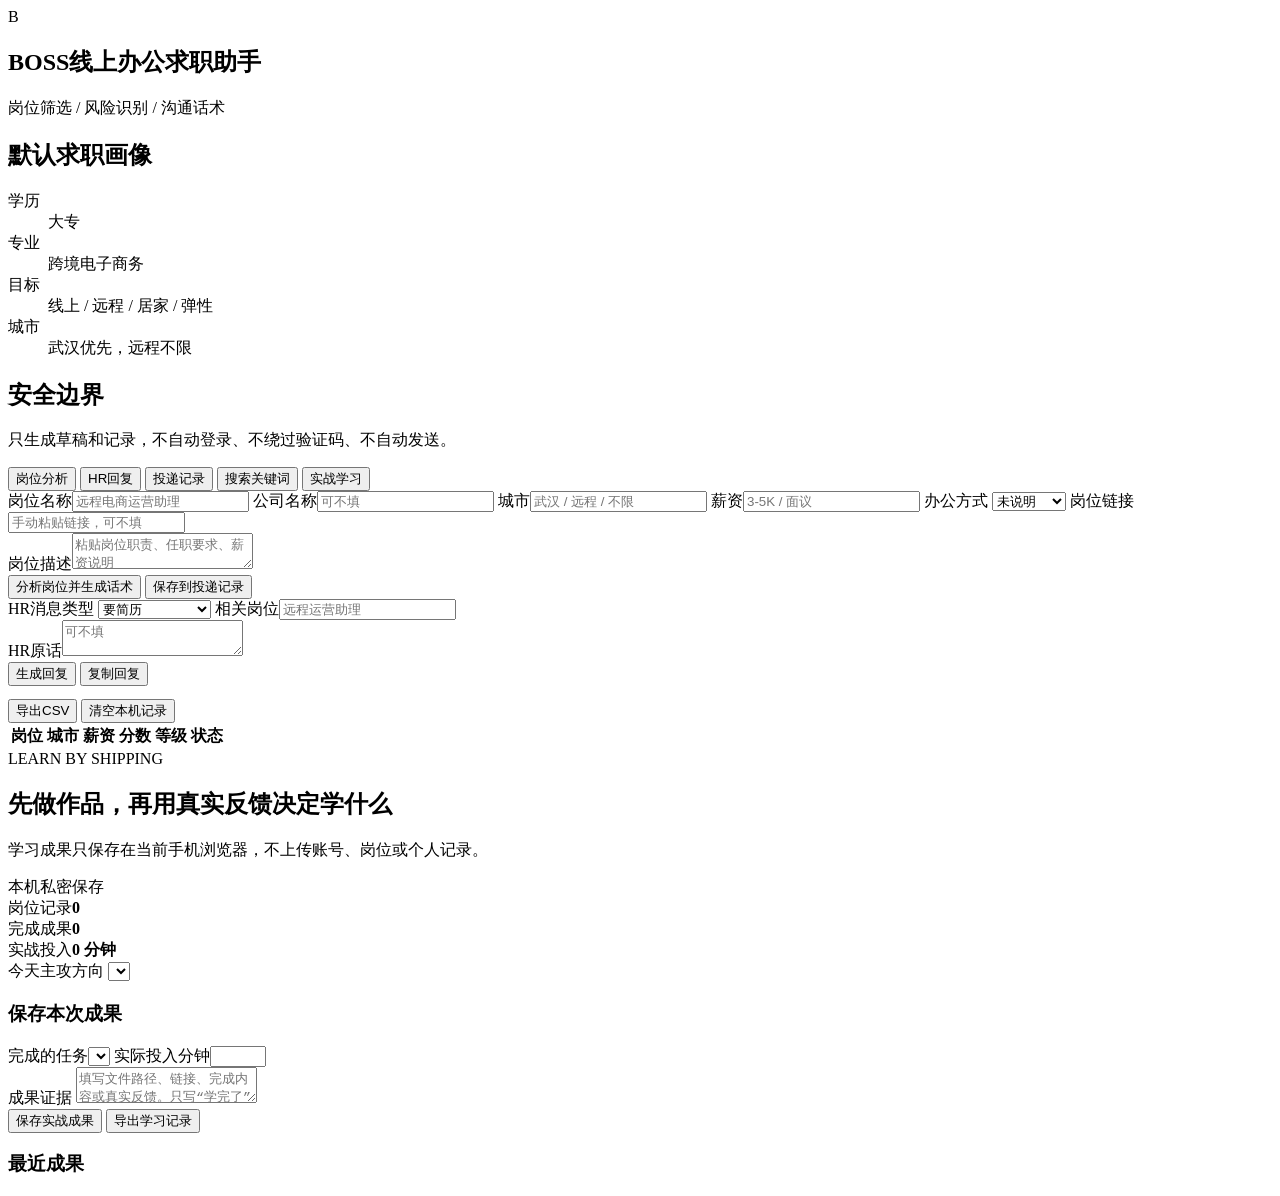
==== index.html @ 2117f642 "Publish mobile app entry" ====
<!doctype html>
<html lang="zh-CN">
  <head>
    <meta charset="utf-8" />
    <meta name="viewport" content="width=device-width, initial-scale=1" />
    <title>BOSS线上办公求职助手</title>
    <link rel="stylesheet" href="assets/styles.css" />
  </head>
  <body>
    <main class="app-shell">
      <aside class="sidebar">
        <div class="brand">
          <span class="brand-mark">B</span>
          <div>
            <h1>BOSS线上办公求职助手</h1>
            <p>岗位筛选 / 风险识别 / 沟通话术</p>
          </div>
        </div>

        <section class="profile">
          <h2>默认求职画像</h2>
          <dl>
            <div><dt>学历</dt><dd>大专</dd></div>
            <div><dt>专业</dt><dd>跨境电子商务</dd></div>
            <div><dt>目标</dt><dd>线上 / 远程 / 居家 / 弹性</dd></div>
            <div><dt>城市</dt><dd>武汉优先，远程不限</dd></div>
          </dl>
        </section>

        <section class="guardrail">
          <h2>安全边界</h2>
          <p>只生成草稿和记录，不自动登录、不绕过验证码、不自动发送。</p>
        </section>
      </aside>

      <section class="workspace">
        <nav class="tabs" aria-label="功能切换">
          <button class="tab active" data-tab="analyze">岗位分析</button>
          <button class="tab" data-tab="reply">HR回复</button>
          <button class="tab" data-tab="records">投递记录</button>
          <button class="tab" data-tab="keywords">搜索关键词</button>
          <button class="tab" data-tab="learning">实战学习</button>
        </nav>

        <section class="panel active" id="panel-analyze">
          <div class="grid two">
            <label>岗位名称<input id="jobTitle" placeholder="远程电商运营助理" /></label>
            <label>公司名称<input id="company" placeholder="可不填" /></label>
            <label>城市<input id="city" placeholder="武汉 / 远程 / 不限" /></label>
            <label>薪资<input id="salary" placeholder="3-5K / 面议" /></label>
            <label>办公方式
              <select id="workMode">
                <option>未说明</option>
                <option>线上办公</option>
                <option>远程办公</option>
                <option>居家办公</option>
                <option>弹性办公</option>
                <option>线下办公</option>
              </select>
            </label>
            <label>岗位链接<input id="jobLink" placeholder="手动粘贴链接，可不填" /></label>
          </div>
          <label class="full">岗位描述<textarea id="description" placeholder="粘贴岗位职责、任职要求、薪资说明"></textarea></label>
          <div class="actions">
            <button id="analyzeBtn" class="primary">分析岗位并生成话术</button>
            <button id="saveBtn">保存到投递记录</button>
          </div>

          <section id="result" class="result hidden"></section>
        </section>

        <section class="panel" id="panel-reply">
          <div class="grid two">
            <label>HR消息类型
              <select id="replyType">
                <option>要简历</option>
                <option>问经验</option>
                <option>问薪资</option>
                <option>问到岗时间</option>
                <option>约面试</option>
                <option>问作品</option>
                <option>让加微信</option>
                <option>问是否接受线下</option>
                <option>问是否长期做</option>
                <option>拒绝或不合适</option>
                <option>可疑内容</option>
                <option>通用回复</option>
              </select>
            </label>
            <label>相关岗位<input id="replyJob" placeholder="远程运营助理" /></label>
          </div>
          <label class="full">HR原话<textarea id="hrMessage" placeholder="可不填"></textarea></label>
          <div class="actions">
            <button id="replyBtn" class="primary">生成回复</button>
            <button id="copyReplyBtn">复制回复</button>
          </div>
          <pre id="replyOutput" class="message-box"></pre>
        </section>

        <section class="panel" id="panel-records">
          <div class="actions">
            <button id="exportBtn" class="primary">导出CSV</button>
            <button id="clearBtn">清空本机记录</button>
          </div>
          <div class="table-wrap">
            <table id="recordsTable">
              <thead>
                <tr>
                  <th>岗位</th>
                  <th>城市</th>
                  <th>薪资</th>
                  <th>分数</th>
                  <th>等级</th>
                  <th>状态</th>
                </tr>
              </thead>
              <tbody></tbody>
            </table>
          </div>
        </section>

        <section class="panel" id="panel-keywords">
          <div class="keyword-list" id="keywordList"></div>
        </section>

        <section class="panel" id="panel-learning">
          <div class="learning-hero">
            <div>
              <span class="eyebrow">LEARN BY SHIPPING</span>
              <h2>先做作品，再用真实反馈决定学什么</h2>
              <p>学习成果只保存在当前手机浏览器，不上传账号、岗位或个人记录。</p>
            </div>
            <span class="privacy-badge">本机私密保存</span>
          </div>

          <div class="learning-stats">
            <div class="metric">岗位记录<strong id="learningJobCount">0</strong></div>
            <div class="metric">完成成果<strong id="learningLogCount">0</strong></div>
            <div class="metric">实战投入<strong id="learningMinutes">0 分钟</strong></div>
          </div>

          <div class="learning-plan-head">
            <label>今天主攻方向
              <select id="learningFocus"></select>
            </label>
            <div>
              <strong id="learningSource"></strong>
              <p id="learningReason"></p>
            </div>
          </div>

          <div id="learningTasks" class="learning-tasks"></div>

          <section class="learning-checkin">
            <h3>保存本次成果</h3>
            <div class="grid two">
              <label>完成的任务<select id="learningTaskSelect"></select></label>
              <label>实际投入分钟<input id="learningTaskMinutes" type="number" min="1" max="600" step="5" /></label>
            </div>
            <label class="full">成果证据
              <textarea id="learningEvidence" placeholder="填写文件路径、链接、完成内容或真实反馈。只写“学完了”不算成果。"></textarea>
            </label>
            <div class="actions">
              <button id="saveLearningBtn" class="primary">保存实战成果</button>
              <button id="exportLearningBtn">导出学习记录</button>
            </div>
          </section>

          <section class="learning-history">
            <h3>最近成果</h3>
            <div id="learningHistory" class="history-list"></div>
          </section>
        </section>
      </section>
    </main>

    <script src="assets/app.js"></script>
    <script src="assets/learning.js"></script>
  </body>
</html>
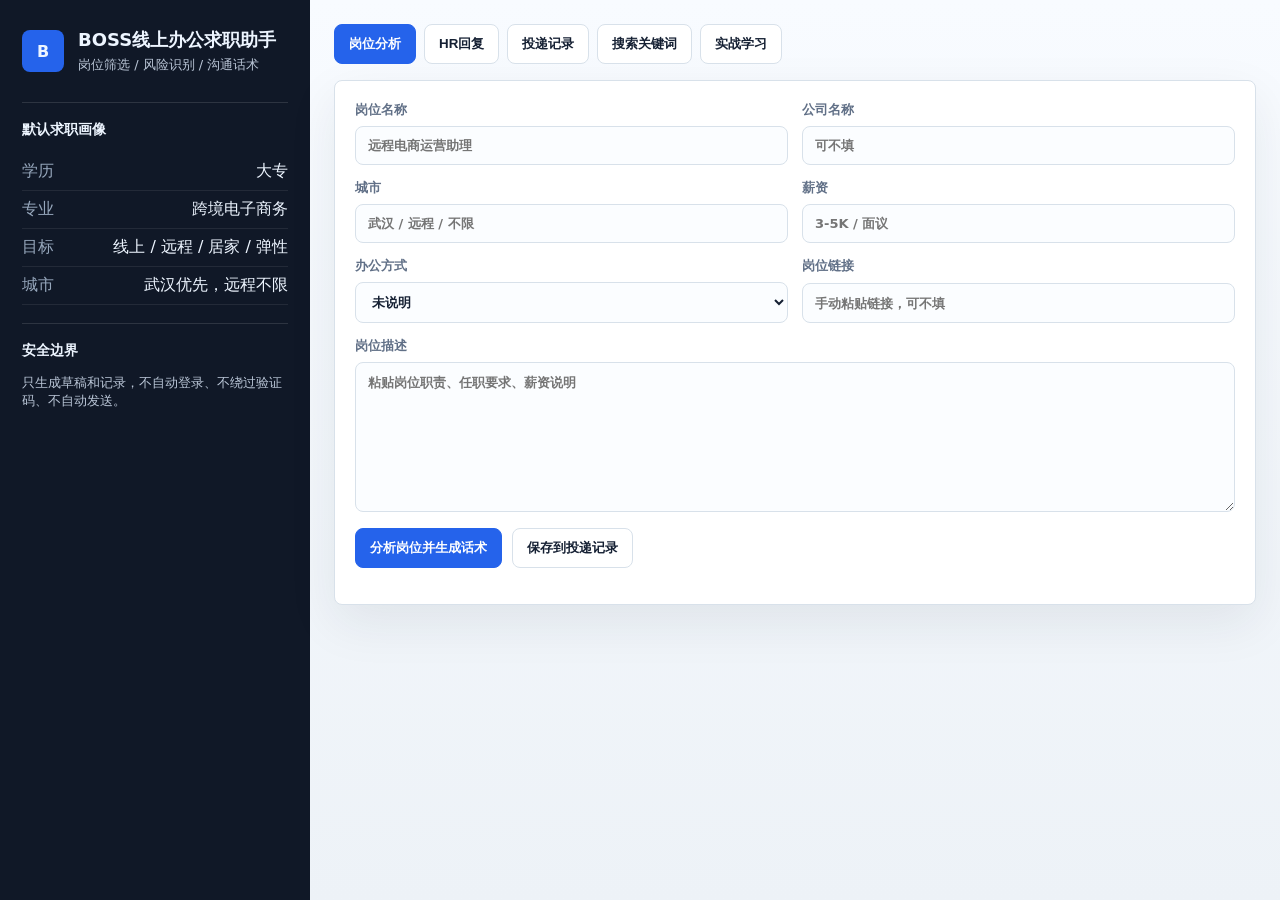
==== commit 7ddd499d: "fix(learning): clarify local-only evidence on desktop and mobile" ====
--- a/index.html
+++ b/index.html
@@ -128,7 +128,7 @@
             <div>
               <span class="eyebrow">LEARN BY SHIPPING</span>
               <h2>先做作品，再用真实反馈决定学什么</h2>
-              <p>学习成果只保存在当前手机浏览器，不上传账号、岗位或个人记录。</p>
+              <p>学习成果只保存在当前浏览器，不上传账号、岗位或个人记录。</p>
             </div>
             <span class="privacy-badge">本机私密保存</span>
           </div>
@@ -158,7 +158,7 @@
               <label>实际投入分钟<input id="learningTaskMinutes" type="number" min="1" max="600" step="5" /></label>
             </div>
             <label class="full">成果证据
-              <textarea id="learningEvidence" placeholder="填写文件路径、链接、完成内容或真实反馈。只写“学完了”不算成果。"></textarea>
+              <textarea id="learningEvidence" placeholder="填写实际交付文件路径、链接或完成证据，例如 CAD01_单房间起步.dwg。文件本身不会上传。"></textarea>
             </label>
             <div class="actions">
               <button id="saveLearningBtn" class="primary">保存实战成果</button>
--- a/assets/styles.css
+++ b/assets/styles.css
@@ -0,0 +1,449 @@
+:root {
+  color-scheme: light;
+  --bg: #edf2f7;
+  --panel: #ffffff;
+  --ink: #152033;
+  --muted: #617087;
+  --line: #d8e1ea;
+  --blue: #2563eb;
+  --green: #16803a;
+  --red: #c52b2b;
+  --amber: #b45309;
+  font-family: "Microsoft YaHei", "PingFang SC", system-ui, sans-serif;
+}
+
+* { box-sizing: border-box; }
+
+body {
+  margin: 0;
+  background: linear-gradient(180deg, #f8fbff 0%, var(--bg) 100%);
+  color: var(--ink);
+}
+
+.app-shell {
+  min-height: 100vh;
+  display: grid;
+  grid-template-columns: 310px minmax(0, 1fr);
+}
+
+.sidebar {
+  background: #101827;
+  color: #edf5ff;
+  padding: 28px 22px;
+}
+
+.brand {
+  display: flex;
+  gap: 14px;
+  align-items: center;
+  margin-bottom: 28px;
+}
+
+.brand-mark {
+  width: 42px;
+  height: 42px;
+  display: grid;
+  place-items: center;
+  border-radius: 8px;
+  background: #2563eb;
+  font-weight: 800;
+}
+
+.brand h1 {
+  margin: 0;
+  font-size: 18px;
+  line-height: 1.35;
+}
+
+.brand p, .guardrail p {
+  margin: 4px 0 0;
+  color: #b9c5d6;
+  font-size: 13px;
+}
+
+.profile, .guardrail {
+  border-top: 1px solid rgba(255,255,255,.12);
+  padding-top: 18px;
+  margin-top: 18px;
+}
+
+.profile h2, .guardrail h2 {
+  font-size: 14px;
+  margin: 0 0 14px;
+}
+
+dl { margin: 0; }
+.profile div {
+  display: flex;
+  justify-content: space-between;
+  gap: 16px;
+  padding: 8px 0;
+  border-bottom: 1px solid rgba(255,255,255,.08);
+}
+
+dt { color: #96a7bc; }
+dd { margin: 0; text-align: right; }
+
+.workspace {
+  padding: 24px;
+  max-width: 1180px;
+  width: 100%;
+}
+
+.tabs {
+  display: flex;
+  gap: 8px;
+  flex-wrap: wrap;
+  margin-bottom: 16px;
+}
+
+button {
+  border: 1px solid var(--line);
+  background: #fff;
+  color: var(--ink);
+  border-radius: 8px;
+  padding: 10px 14px;
+  cursor: pointer;
+  font-weight: 650;
+}
+
+button:hover { border-color: #9cb2ca; }
+.tab.active, button.primary {
+  background: var(--blue);
+  border-color: var(--blue);
+  color: #fff;
+}
+
+.panel {
+  display: none;
+  background: var(--panel);
+  border: 1px solid var(--line);
+  border-radius: 8px;
+  padding: 20px;
+  box-shadow: 0 18px 50px rgba(31, 41, 55, .08);
+}
+
+.panel.active { display: block; }
+
+.grid.two {
+  display: grid;
+  grid-template-columns: repeat(2, minmax(0, 1fr));
+  gap: 14px;
+}
+
+label {
+  display: grid;
+  gap: 7px;
+  font-size: 13px;
+  color: var(--muted);
+  font-weight: 650;
+}
+
+input, select, textarea {
+  width: 100%;
+  border: 1px solid var(--line);
+  border-radius: 8px;
+  padding: 11px 12px;
+  font: inherit;
+  color: var(--ink);
+  background: #fbfdff;
+}
+
+textarea {
+  min-height: 150px;
+  resize: vertical;
+}
+
+.full { margin-top: 14px; }
+.actions {
+  display: flex;
+  gap: 10px;
+  flex-wrap: wrap;
+  margin: 16px 0;
+}
+
+.result {
+  display: grid;
+  gap: 14px;
+}
+
+.hidden { display: none; }
+
+.score-row {
+  display: grid;
+  grid-template-columns: repeat(3, minmax(0, 1fr));
+  gap: 12px;
+}
+
+.metric {
+  border: 1px solid var(--line);
+  border-radius: 8px;
+  padding: 14px;
+  background: #fbfdff;
+}
+
+.metric strong {
+  display: block;
+  font-size: 24px;
+  margin-top: 6px;
+}
+
+.blocks {
+  display: grid;
+  grid-template-columns: repeat(2, minmax(0, 1fr));
+  gap: 14px;
+}
+
+.block {
+  border: 1px solid var(--line);
+  border-radius: 8px;
+  padding: 14px;
+  background: #fff;
+}
+
+.block h3 {
+  margin: 0 0 10px;
+  font-size: 15px;
+}
+
+.block ul {
+  margin: 0;
+  padding-left: 18px;
+  line-height: 1.8;
+}
+
+.message-box, .greeting {
+  white-space: pre-wrap;
+  border: 1px solid var(--line);
+  border-radius: 8px;
+  background: #f8fafc;
+  padding: 12px;
+  line-height: 1.75;
+}
+
+.greeting h4 { margin: 0 0 6px; }
+
+.table-wrap { overflow: auto; }
+table {
+  width: 100%;
+  border-collapse: collapse;
+  min-width: 720px;
+}
+
+th, td {
+  border-bottom: 1px solid var(--line);
+  text-align: left;
+  padding: 11px 10px;
+}
+
+th {
+  color: var(--muted);
+  font-size: 13px;
+}
+
+.keyword-list {
+  display: grid;
+  grid-template-columns: repeat(2, minmax(0, 1fr));
+  gap: 12px;
+}
+
+.keyword-item {
+  border: 1px solid var(--line);
+  border-radius: 8px;
+  padding: 14px;
+  background: #fbfdff;
+}
+
+.keyword-item strong { display: block; margin-bottom: 6px; }
+.keyword-item span { color: var(--muted); }
+
+.learning-hero {
+  display: flex;
+  justify-content: space-between;
+  gap: 20px;
+  align-items: flex-start;
+  padding: 22px;
+  border-radius: 14px;
+  color: #f8fbff;
+  background:
+    radial-gradient(circle at 92% 12%, rgba(96, 165, 250, .42), transparent 32%),
+    linear-gradient(135deg, #111827 0%, #1e3a5f 100%);
+}
+
+.learning-hero h2 { margin: 6px 0 8px; font-size: clamp(21px, 3vw, 30px); }
+.learning-hero p { margin: 0; color: #c9d7e8; line-height: 1.7; }
+.eyebrow { color: #93c5fd; font-size: 11px; letter-spacing: .16em; font-weight: 800; }
+.privacy-badge {
+  flex: 0 0 auto;
+  padding: 7px 10px;
+  border: 1px solid rgba(255,255,255,.24);
+  border-radius: 999px;
+  color: #dbeafe;
+  font-size: 12px;
+}
+
+.learning-stats {
+  display: grid;
+  grid-template-columns: repeat(3, minmax(0, 1fr));
+  gap: 12px;
+  margin: 14px 0;
+}
+
+.learning-plan-head {
+  display: grid;
+  grid-template-columns: minmax(220px, .8fr) minmax(0, 1.2fr);
+  gap: 18px;
+  align-items: end;
+  padding: 16px;
+  border: 1px solid var(--line);
+  border-radius: 10px;
+  background: #f8fafc;
+}
+
+.learning-plan-head p { margin: 7px 0 0; color: var(--muted); line-height: 1.65; }
+.learning-tasks { display: grid; gap: 12px; margin: 14px 0; }
+.task-card {
+  display: grid;
+  grid-template-columns: 52px minmax(0, 1fr);
+  gap: 14px;
+  padding: 17px;
+  border: 1px solid var(--line);
+  border-radius: 10px;
+  background: #fff;
+}
+
+.task-number { color: #93a4b8; font-size: 23px; font-weight: 800; }
+.task-card h3 { margin: 0 0 8px; font-size: 16px; }
+.task-card h3 small { margin-left: 10px; color: var(--muted); font-size: 12px; font-weight: 500; }
+.task-card p { margin: 0 0 10px; color: var(--muted); line-height: 1.65; }
+.deliverable { padding: 10px 12px; border-left: 3px solid var(--blue); background: #eff6ff; line-height: 1.65; }
+.deliverable strong { margin-right: 8px; color: #1d4ed8; }
+.learning-checkin, .learning-history { margin-top: 18px; padding-top: 18px; border-top: 1px solid var(--line); }
+.learning-checkin h3, .learning-history h3 { margin: 0 0 14px; }
+.history-list { display: grid; gap: 10px; }
+.history-item { padding: 14px; border: 1px solid var(--line); border-radius: 9px; background: #fbfdff; }
+.history-item div { display: flex; justify-content: space-between; gap: 12px; color: var(--muted); font-size: 12px; }
+.history-item strong { display: block; margin: 8px 0 5px; }
+.history-item p { margin: 0 0 7px; line-height: 1.6; white-space: pre-wrap; }
+.history-item small { color: var(--blue); }
+.empty-state { padding: 22px; text-align: center; color: var(--muted); border: 1px dashed #b8c5d3; border-radius: 9px; }
+
+@media (max-width: 860px) {
+  .app-shell { grid-template-columns: 1fr; }
+  .sidebar { padding: 20px; }
+  .workspace { padding: 14px; }
+  .tabs {
+    flex-wrap: nowrap;
+    overflow-x: auto;
+    padding-bottom: 5px;
+    scrollbar-width: none;
+  }
+  .tabs::-webkit-scrollbar { display: none; }
+  .tab { flex: 0 0 auto; min-height: 44px; }
+  .panel { padding: 15px; }
+  button { min-height: 44px; }
+  input, select, textarea { font-size: 16px; }
+  .grid.two, .blocks, .score-row, .keyword-list, .learning-stats, .learning-plan-head { grid-template-columns: 1fr; }
+  .learning-hero { display: grid; padding: 18px; }
+  .privacy-badge { justify-self: start; }
+  .task-card { grid-template-columns: 38px minmax(0, 1fr); padding: 14px; }
+  .task-card h3 small { display: block; margin: 5px 0 0; }
+  .actions button { flex: 1 1 150px; }
+}
+
+
+
+/* CAD 实战任务：逐项展开，保留原七个方向的卡片样式 */
+.learning-progress {
+  padding: 16px;
+  border: 1px solid #bfd4f6;
+  border-radius: 10px;
+  background: #f4f8ff;
+  display: grid;
+  gap: 8px;
+  min-width: 0;
+}
+.learning-progress strong { color: #163f80; font-size: 16px; }
+.learning-progress > span, .learning-progress p { color: #49617e; line-height: 1.6; }
+.learning-progress p { margin: 0; overflow-wrap: anywhere; }
+.learning-progress-bar {
+  height: 10px;
+  overflow: hidden;
+  border-radius: 20px;
+  background: #dbeafe;
+}
+.learning-progress-bar > span {
+  display: block;
+  height: 100%;
+  background: #2563eb;
+  border-radius: inherit;
+  transition: width .2s ease;
+}
+.learning-stage-heading {
+  margin: 15px 0 0;
+  padding: 0 4px;
+  font-size: 16px;
+  color: #243c5f;
+}
+.cad-task {
+  border: 1px solid var(--line);
+  border-radius: 10px;
+  background: #fff;
+  min-width: 0;
+  overflow: hidden;
+}
+.cad-task[open] { border-color: #a9c6f4; }
+.cad-task.is-complete { background: #f8fbff; }
+.cad-task > summary {
+  display: grid;
+  grid-template-columns: 38px minmax(0, 1fr) auto auto;
+  gap: 12px;
+  align-items: center;
+  min-height: 58px;
+  padding: 13px 14px;
+  cursor: pointer;
+  list-style: none;
+}
+.cad-task > summary::-webkit-details-marker { display: none; }
+.cad-task > summary:focus-visible { outline: 3px solid #93c5fd; outline-offset: -3px; }
+.cad-task-index { color: #7890b1; font-weight: 800; font-variant-numeric: tabular-nums; }
+.cad-task-name { font-weight: 700; overflow-wrap: anywhere; }
+.cad-task-time, .cad-task-status { white-space: nowrap; color: var(--muted); font-size: 12px; }
+.cad-task.is-complete .cad-task-status { color: var(--green); }
+.cad-task-body {
+  display: grid;
+  gap: 12px;
+  padding: 0 16px 16px 64px;
+}
+.cad-task-body > p { margin: 0; line-height: 1.75; overflow-wrap: anywhere; }
+.cad-task-body > p strong { color: var(--ink); }
+.cad-task-body .deliverable, .cad-acceptance { overflow-wrap: anywhere; }
+.cad-acceptance {
+  padding: 10px 12px;
+  border-left: 3px solid #16803a;
+  border-radius: 3px;
+  background: #f0fdf4;
+  line-height: 1.75;
+}
+.cad-acceptance strong { margin-right: 8px; color: #166534; }
+.cad-pick-task {
+  justify-self: start;
+  border-color: #b1c9f2;
+  color: #1d4ed8;
+  background: #eff6ff;
+}
+.cad-pick-task:hover { border-color: var(--blue); }
+
+@media (max-width: 600px) {
+  .cad-task > summary {
+    grid-template-columns: 26px minmax(0, 1fr) auto;
+    column-gap: 9px;
+    row-gap: 5px;
+    padding: 13px 12px;
+  }
+  .cad-task-time { grid-column: 2 / 3; grid-row: 2; }
+  .cad-task-status { grid-column: 3; grid-row: 1; }
+  .cad-task-body { padding: 0 12px 14px; }
+  .cad-pick-task { width: 100%; min-height: 44px; }
+  .learning-progress { padding: 13px; }
+}
